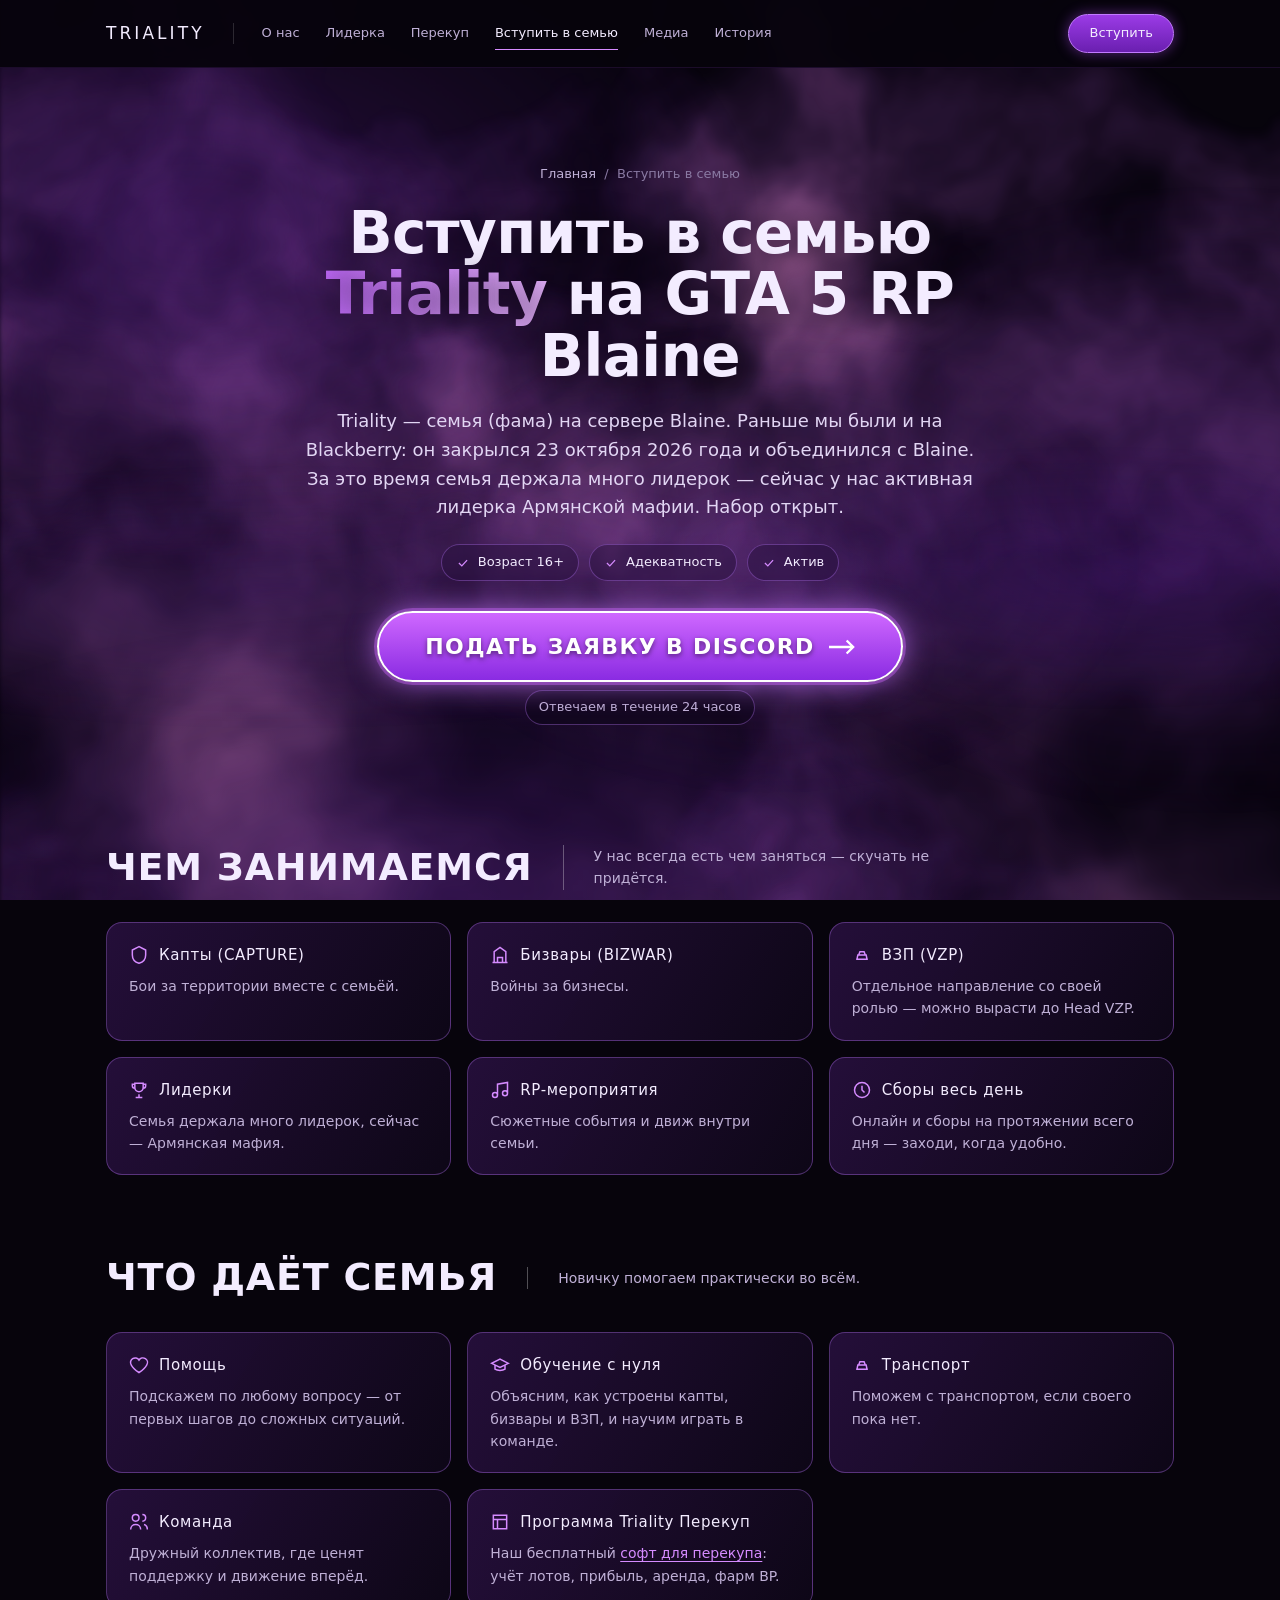
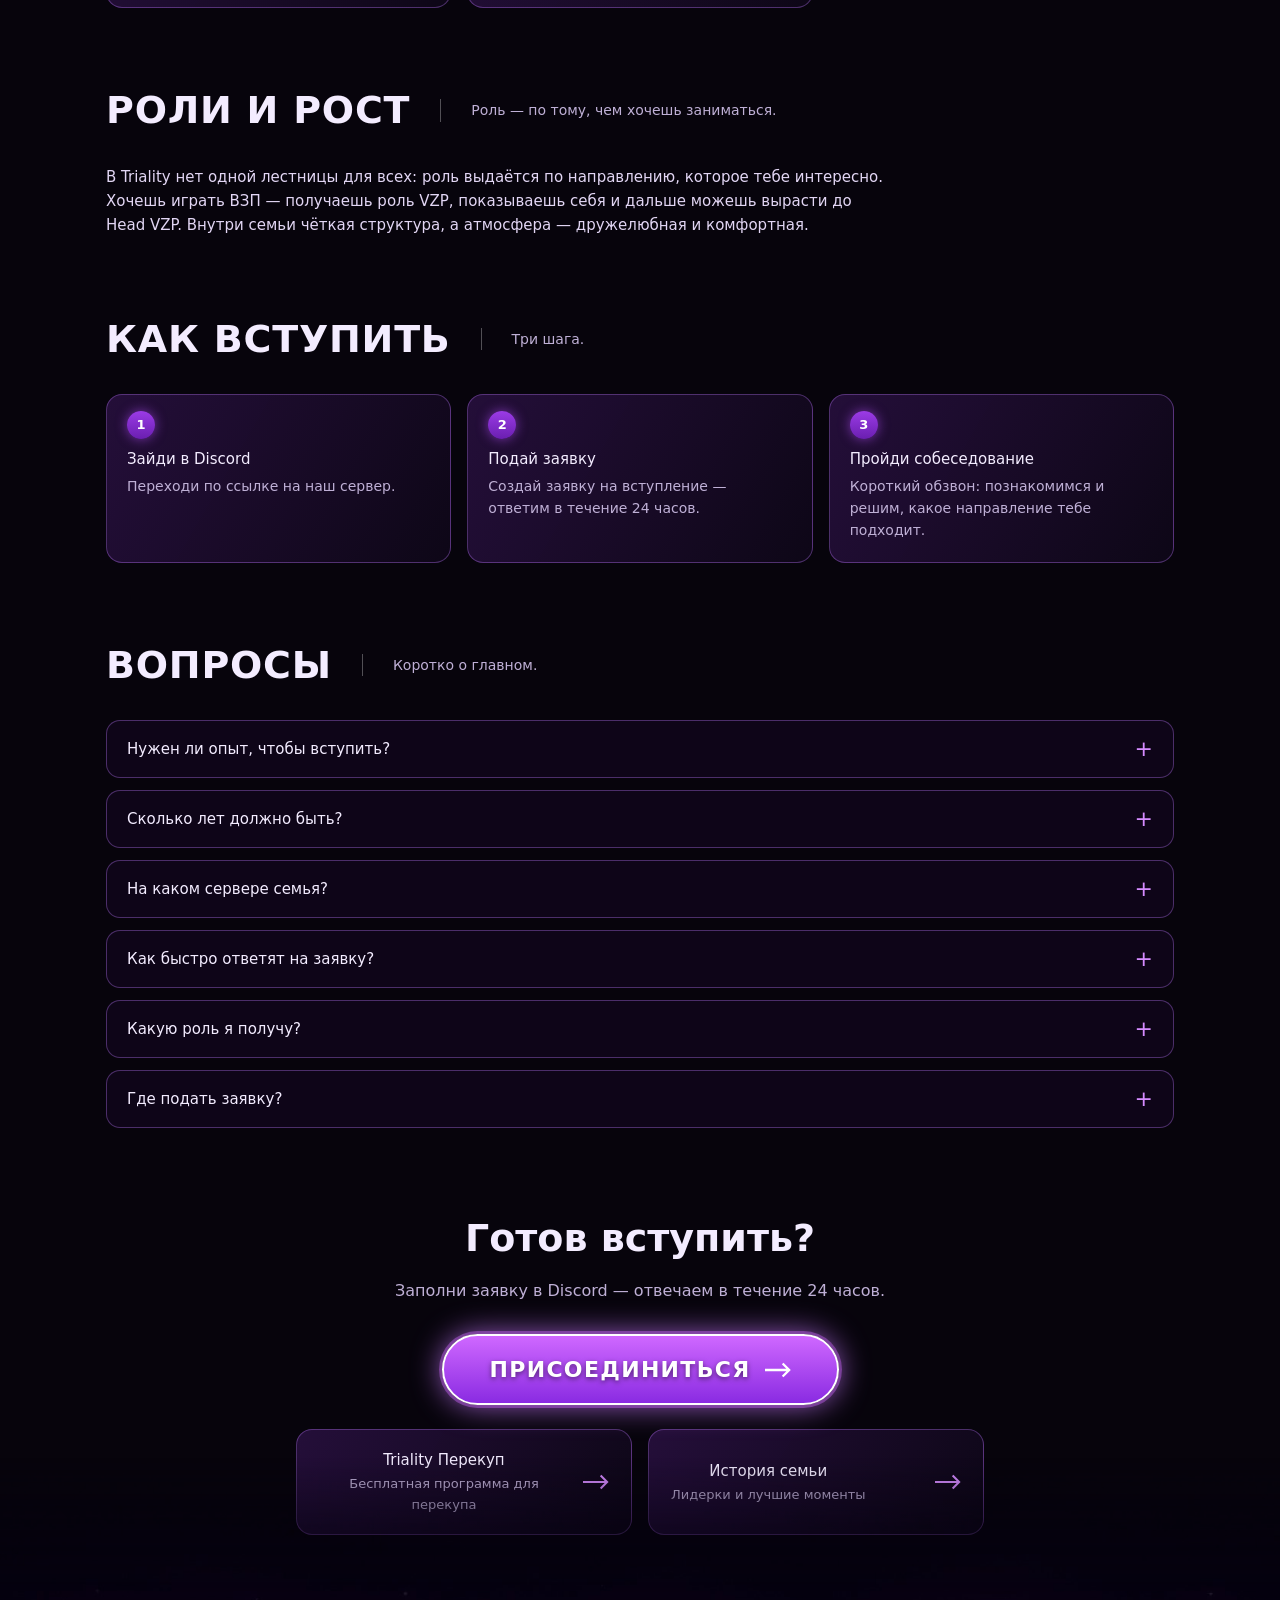
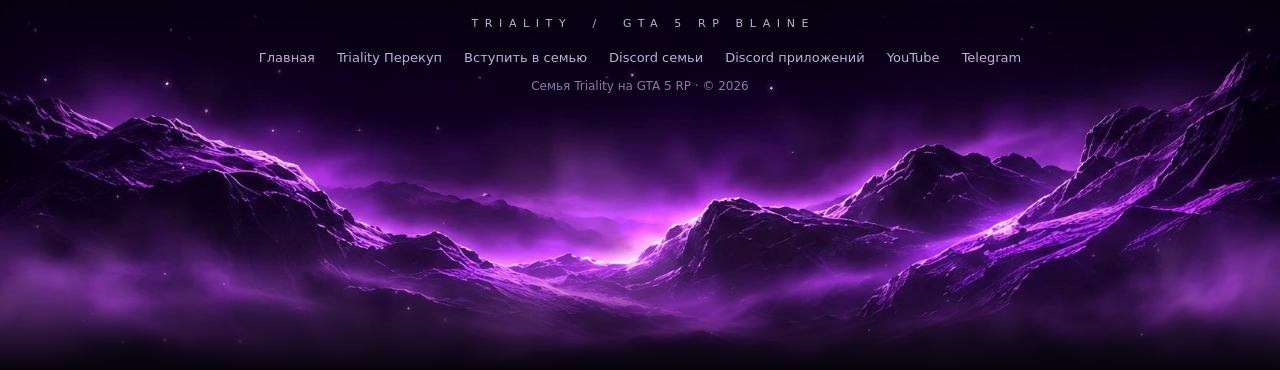
==== join.html @ 2a65226a "Add files via upload" ====
<!doctype html>
<html lang="ru">
<head>
<meta charset="utf-8">
<!-- Безопасность -->
<meta http-equiv="Content-Security-Policy" content="default-src 'none'; script-src 'self' https://gc.zgo.at; style-src 'self' 'unsafe-inline' https://fonts.googleapis.com; font-src https://fonts.gstatic.com; img-src 'self' data: https://triality.goatcounter.com/count; media-src 'self'; manifest-src 'self'; connect-src 'self' https://triality.goatcounter.com/count https://triality.goatcounter.com/counter/; base-uri 'none'; form-action 'none'; object-src 'none'; upgrade-insecure-requests">
<meta name="referrer" content="strict-origin-when-cross-origin">
<meta name="viewport" content="width=device-width, initial-scale=1, viewport-fit=cover">
<link rel="icon" href="/favicon.ico" sizes="any">
<link rel="icon" href="/favicon-32x32.png" type="image/png" sizes="32x32">
<link rel="icon" href="/favicon-16x16.png" type="image/png" sizes="16x16">
<link rel="apple-touch-icon" href="/apple-touch-icon.png">
<link rel="manifest" href="/site.webmanifest">
<title>Вступить в семью Triality — GTA 5 RP Blaine | Набор открыт</title>
<meta name="description" content="Набор в семью Triality на GTA 5 RP (сервер Blaine) открыт. Капты, бизвары, ВЗП, лидерки, RP-мероприятия, сборы весь день. Требования: 16+, адекватность, актив. Заявка в Discord.">
<link rel="canonical" href="https://trialityfamq.com/join">
<meta name="robots" content="index, follow">
<meta name="theme-color" content="#07040c">
<meta property="og:type" content="website">
<meta property="og:site_name" content="Triality">
<meta property="og:locale" content="ru_RU">
<meta property="og:url" content="https://trialityfamq.com/join">
<meta property="og:title" content="Вступить в семью Triality — GTA 5 RP Blaine">
<meta property="og:description" content="Набор открыт: капты, бизвары, ВЗП, лидерки. 16+, адекватность, актив. Заявка в Discord.">
<meta property="og:image" content="https://trialityfamq.com/og-image.jpg">
<meta property="og:image:width" content="1200">
<meta property="og:image:height" content="630">
<meta name="twitter:card" content="summary_large_image">
<meta name="twitter:title" content="Вступить в семью Triality — GTA 5 RP Blaine">
<meta name="twitter:description" content="Набор открыт: капты, бизвары, ВЗП, лидерки. 16+, адекватность, актив. Заявка в Discord.">
<meta name="twitter:image" content="https://trialityfamq.com/og-image.jpg">
<!-- Данные для Google и Яндекса (это не скрипт, браузер его не выполняет) -->
<script type="application/ld+json">
{"@context": "https://schema.org", "@graph": [{"@type": "FAQPage", "mainEntity": [{"@type": "Question", "name": "Нужен ли опыт, чтобы вступить?", "acceptedAnswer": {"@type": "Answer", "text": "Нет. Новичков учим с нуля — главное адекватность и желание быть в активе."}}, {"@type": "Question", "name": "Сколько лет должно быть?", "acceptedAnswer": {"@type": "Answer", "text": "Возраст — от 16 лет."}}, {"@type": "Question", "name": "На каком сервере семья?", "acceptedAnswer": {"@type": "Answer", "text": "На сервере Blaine (GTA 5 RP). Раньше семья была и на Blackberry — он закрылся 23 октября 2026 года и объединился с Blaine."}}, {"@type": "Question", "name": "Как быстро ответят на заявку?", "acceptedAnswer": {"@type": "Answer", "text": "Отвечаем в течение 24 часов."}}, {"@type": "Question", "name": "Какую роль я получу?", "acceptedAnswer": {"@type": "Answer", "text": "Зависит от того, чем хочешь заниматься. Например, если хочешь играть ВЗП — получишь роль VZP, а дальше можно вырасти до Head VZP."}}, {"@type": "Question", "name": "Где подать заявку?", "acceptedAnswer": {"@type": "Answer", "text": "В нашем Discord: создай заявку, дальше — собеседование (обзвон)."}}]}, {"@type": "BreadcrumbList", "itemListElement": [{"@type": "ListItem", "position": 1, "name": "Главная", "item": "https://trialityfamq.com/"}, {"@type": "ListItem", "position": 2, "name": "Вступить в семью", "item": "https://trialityfamq.com/join"}]}]}
</script>
<link rel="preconnect" href="https://fonts.googleapis.com">
<link rel="stylesheet" href="https://fonts.googleapis.com/css2?family=Michroma&family=Montserrat:ital,wght@0,500;1,800&family=Unbounded:wght@300;400;500;700;800&family=Manrope:wght@400;500;600;700&display=swap">
<link rel="stylesheet" href="/pages.css">
<link rel="stylesheet" href="/fx.css">
<script src="/intro.js"></script>
</head><body>
<div id="iv"><video src="/intro.mp4" muted playsinline preload="none" aria-hidden="true"></video><button class="pill solid" type="button">Пропустить</button></div>
<div class="fogfx" aria-hidden="true"><i></i><i></i><i></i><i></i><i></i></div>
<canvas id="stars" aria-hidden="true"></canvas>
<header>
  <div class="wrap nav">
    <a class="logo" href="/" aria-label="TRIALITY, на главную">TRIALITY</a>
    <nav aria-label="Разделы"><a href="/#about">О нас</a><a href="/#leader">Лидерка</a><a href="/perekup">Перекуп</a><a href="/join" aria-current="page">Вступить в семью</a><a href="/#media">Медиа</a><a href="/#history">История</a></nav>
    <div class="btns">
      <a class="pill solid" href="https://discord.gg/r8jFgSQWxs" target="_blank" rel="noopener noreferrer">Вступить</a>
      <button class="burger" id="burger" aria-label="Меню" aria-expanded="false" aria-controls="mnav"><svg viewBox="0 0 24 24"><path d="M3 7h18M3 12h18M3 17h18"/></svg></button>
    </div>
  </div>
  <div class="wrap mnav" id="mnav"><div><a href="/#about">О нас</a><a href="/#leader">Лидерка</a><a href="/perekup">Перекуп</a><a href="/join" aria-current="page">Вступить в семью</a><a href="/#media">Медиа</a><a href="/#history">История</a></div></div>
</header>
<main id="top">
  <section class="wrap phero">
    <nav class="crumbs" aria-label="Навигация"><a href="/">Главная</a> &nbsp;/&nbsp; Вступить в семью</nav>
    <h1 class="rv">Вступить в семью <em>Triality</em> на GTA 5 RP Blaine</h1>
    <p class="lead rv">Triality — семья (фама) на сервере Blaine. Раньше мы были и на Blackberry: он закрылся 23 октября 2026 года и объединился с Blaine. За это время семья держала много лидерок — сейчас у нас активная лидерка Армянской мафии. Набор открыт.</p>
    <div class="tags rv"><span><svg viewBox="0 0 24 24" aria-hidden="true"><path d="m5 12 5 5 9-10"/></svg>Возраст 16+</span><span><svg viewBox="0 0 24 24" aria-hidden="true"><path d="m5 12 5 5 9-10"/></svg>Адекватность</span><span><svg viewBox="0 0 24 24" aria-hidden="true"><path d="m5 12 5 5 9-10"/></svg>Актив</span></div>
    <div class="cta rv"><a class="big" href="https://discord.gg/r8jFgSQWxs" target="_blank" rel="noopener noreferrer">ПОДАТЬ ЗАЯВКУ В DISCORD <svg viewBox="0 0 28 16" aria-hidden="true"><path d="M0 8h26M19 1l7 7-7 7"/></svg></a></div>
    <div class="meta rv"><span>Отвечаем в течение 24 часов</span></div>
  </section>

  <section class="wrap" id="activity">
    <div class="shead rv"><h2>ЧЕМ ЗАНИМАЕМСЯ</h2><p>У нас всегда есть чем заняться — скучать не придётся.</p></div>
    <div class="grid">
      <article class="card rv"><h3><svg viewBox="0 0 24 24" aria-hidden="true"><path d="M12 2 4 6v6c0 5 3.4 8.7 8 10 4.6-1.3 8-5 8-10V6z"/></svg>Капты (CAPTURE)</h3><p>Бои за территории вместе с семьёй.</p></article><article class="card rv"><h3><svg viewBox="0 0 24 24" aria-hidden="true"><path d="M3 21h18M5 21V8l7-5 7 5v13M9 21v-6h6v6"/></svg>Бизвары (BIZWAR)</h3><p>Войны за бизнесы.</p></article><article class="card rv"><h3><svg viewBox="0 0 24 24" aria-hidden="true"><path d="M5 17h14M6 17l1-5h10l1 5M8 12l1.5-4h5L16 12"/></svg>ВЗП (VZP)</h3><p>Отдельное направление со своей ролью — можно вырасти до Head VZP.</p></article><article class="card rv"><h3><svg viewBox="0 0 24 24" aria-hidden="true"><path d="M8 21h8M12 17v4M7 4h10v5a5 5 0 0 1-10 0zM17 5h3v2a3 3 0 0 1-3 3M7 5H4v2a3 3 0 0 0 3 3"/></svg>Лидерки</h3><p>Семья держала много лидерок, сейчас — Армянская мафия.</p></article><article class="card rv"><h3><svg viewBox="0 0 24 24" aria-hidden="true"><path d="M9 18V5l12-2v13M9 18a3 3 0 1 1-6 0 3 3 0 0 1 6 0zM21 16a3 3 0 1 1-6 0 3 3 0 0 1 6 0z"/></svg>RP-мероприятия</h3><p>Сюжетные события и движ внутри семьи.</p></article><article class="card rv"><h3><svg viewBox="0 0 24 24" aria-hidden="true"><path d="M12 7v5l3 3M21 12a9 9 0 1 1-18 0 9 9 0 0 1 18 0"/></svg>Сборы весь день</h3><p>Онлайн и сборы на протяжении всего дня — заходи, когда удобно.</p></article>
    </div>
  </section>

  <section class="wrap" id="gives">
    <div class="shead rv"><h2>ЧТО ДАЁТ СЕМЬЯ</h2><p>Новичку помогаем практически во всём.</p></div>
    <div class="grid">
      <article class="card rv"><h3><svg viewBox="0 0 24 24" aria-hidden="true"><path d="M12 21s-7-4.4-9.3-9A5 5 0 0 1 12 6a5 5 0 0 1 9.3 6c-2.3 4.6-9.3 9-9.3 9z"/></svg>Помощь</h3><p>Подскажем по любому вопросу — от первых шагов до сложных ситуаций.</p></article><article class="card rv"><h3><svg viewBox="0 0 24 24" aria-hidden="true"><path d="M22 10 12 5 2 10l10 5 10-5zM6 12v5c3 2 9 2 12 0v-5"/></svg>Обучение с нуля</h3><p>Объясним, как устроены капты, бизвары и ВЗП, и научим играть в команде.</p></article><article class="card rv"><h3><svg viewBox="0 0 24 24" aria-hidden="true"><path d="M5 17h14M6 17l1-5h10l1 5M8 12l1.5-4h5L16 12M7 20h.01M17 20h.01"/></svg>Транспорт</h3><p>Поможем с транспортом, если своего пока нет.</p></article><article class="card rv"><h3><svg viewBox="0 0 24 24" aria-hidden="true"><path d="M8 11a4 4 0 1 0 0-8 4 4 0 0 0 0 8zM2 21c0-4 3-6 6-6s6 2 6 6M16 3a4 4 0 0 1 0 8M18 15c2 .5 4 2.5 4 6"/></svg>Команда</h3><p>Дружный коллектив, где ценят поддержку и движение вперёд.</p></article><article class="card rv"><h3><svg viewBox="0 0 24 24" aria-hidden="true"><path d="M4 4h16v16H4zM4 9h16M9 9v11"/></svg>Программа Triality Перекуп</h3><p>Наш бесплатный <a class="lnk" href="/perekup">софт для перекупа</a>: учёт лотов, прибыль, аренда, фарм BP.</p></article>
    </div>
  </section>

  <section class="wrap" id="roles">
    <div class="shead rv"><h2>РОЛИ И РОСТ</h2><p>Роль — по тому, чем хочешь заниматься.</p></div>
    <div class="prose rv">
      <p>В Triality нет одной лестницы для всех: роль выдаётся по направлению, которое тебе интересно. Хочешь играть ВЗП — получаешь роль VZP, показываешь себя и дальше можешь вырасти до Head VZP. Внутри семьи чёткая структура, а атмосфера — дружелюбная и комфортная.</p>
    </div>
  </section>

  <section class="wrap" id="how">
    <div class="shead rv"><h2>КАК ВСТУПИТЬ</h2><p>Три шага.</p></div>
    <ol class="steps">
      <li class="rv"><b>Зайди в Discord</b>Переходи по <a class="lnk" href="https://discord.gg/r8jFgSQWxs" target="_blank" rel="noopener noreferrer">ссылке на наш сервер</a>.</li>
      <li class="rv"><b>Подай заявку</b>Создай заявку на вступление — ответим в течение 24 часов.</li>
      <li class="rv"><b>Пройди собеседование</b>Короткий обзвон: познакомимся и решим, какое направление тебе подходит.</li>
    </ol>
  </section>

  <section class="wrap" id="faq">
    <div class="shead rv"><h2>ВОПРОСЫ</h2><p>Коротко о главном.</p></div>
    <div class="faq"><details class="rv"><summary>Нужен ли опыт, чтобы вступить?</summary><p>Нет. Новичков учим с нуля — главное адекватность и желание быть в активе.</p></details><details class="rv"><summary>Сколько лет должно быть?</summary><p>Возраст — от 16 лет.</p></details><details class="rv"><summary>На каком сервере семья?</summary><p>На сервере Blaine (GTA 5 RP). Раньше семья была и на Blackberry — он закрылся 23 октября 2026 года и объединился с Blaine.</p></details><details class="rv"><summary>Как быстро ответят на заявку?</summary><p>Отвечаем в течение 24 часов.</p></details><details class="rv"><summary>Какую роль я получу?</summary><p>Зависит от того, чем хочешь заниматься. Например, если хочешь играть ВЗП — получишь роль VZP, а дальше можно вырасти до Head VZP.</p></details><details class="rv"><summary>Где подать заявку?</summary><p>В нашем <a href="https://discord.gg/r8jFgSQWxs" target="_blank" rel="noopener noreferrer">Discord</a>: создай заявку, дальше — собеседование (обзвон).</p></details></div>
  </section>

  <section class="wrap final">
    <h2 class="rv">Готов вступить?</h2>
    <p class="rv">Заполни заявку в Discord — отвечаем в течение 24 часов.</p>
    <div class="cta rv"><a class="big" href="https://discord.gg/r8jFgSQWxs" target="_blank" rel="noopener noreferrer">ПРИСОЕДИНИТЬСЯ <svg viewBox="0 0 28 16" aria-hidden="true"><path d="M0 8h26M19 1l7 7-7 7"/></svg></a></div>
    <div class="more rv">
      <a href="/perekup"><span>Triality Перекуп<small>Бесплатная программа для перекупа</small></span><svg viewBox="0 0 28 16" aria-hidden="true"><path d="M0 8h26M19 1l7 7-7 7"/></svg></a>
      <a href="/#history"><span>История семьи<small>Лидерки и лучшие моменты</small></span><svg viewBox="0 0 28 16" aria-hidden="true"><path d="M0 8h26M19 1l7 7-7 7"/></svg></a>
    </div>
  </section>
</main>
<footer>
  <div class="foot-t">TRIALITY &nbsp;/&nbsp; GTA 5 RP BLAINE</div>
  <div class="foot-l">
    <a href="/">Главная</a>
    <a href="/perekup">Triality Перекуп</a>
    <a href="/join">Вступить в семью</a>
    <a href="https://discord.gg/r8jFgSQWxs" target="_blank" rel="noopener noreferrer">Discord семьи</a>
    <a href="https://discord.gg/trialitymods" target="_blank" rel="noopener noreferrer">Discord приложений</a>
    <a href="https://www.youtube.com/@PepezHSS" target="_blank" rel="noopener noreferrer">YouTube</a>
    <a href="https://t.me/trialitymods" target="_blank" rel="noopener noreferrer">Telegram</a>
  </div>
  <div class="copy">Семья Triality на GTA 5 RP · © 2026</div>
  <div class="ground" aria-hidden="true">
    <video id="groundVid" autoplay muted loop playsinline preload="metadata" poster="/ground-poster.jpg">
      <source src="/ground-loop.mp4" type="video/mp4">
    </video>
  </div>
</footer>
<script src="/pages.js" defer></script>
<script src="/fx.js" defer></script>
<!-- Счётчик посещений GoatCounter -->
<script data-goatcounter="https://triality.goatcounter.com/count" async src="https://gc.zgo.at/count.js"></script>
</body>
</html>
---- pages.css ----
/* Общие стили для отдельных страниц сайта (perekup/, join/). Главная страница использует свои стили в index.html. */
:root{
  --bg:#07040c; --ink:#f3ecff; --ink2:#bfb0d6; --muted:#8a7aa3;
  --vio:#b44dff; --vio2:#d58bff; --line:rgba(190,120,255,.35);
  --card:linear-gradient(120deg,rgba(40,16,62,.9),rgba(14,7,24,.95));
  --f-logo:"Michroma","Unbounded",system-ui,sans-serif;
  --f-head:"Unbounded","Arial Black",system-ui,sans-serif;
  --f-body:"Manrope",system-ui,-apple-system,"Segoe UI",sans-serif;
  --ease:cubic-bezier(.16,1,.3,1);
  color-scheme:dark;
}
*{box-sizing:border-box}
html{scroll-behavior:smooth;overflow-x:hidden;overflow-x:clip}
body{margin:0;background:var(--bg);color:var(--ink);font-family:var(--f-body);font-size:16px;line-height:1.6;overflow-x:hidden;overflow-x:clip}
img{max-width:100%;display:block}[hidden]{display:none!important}
a{color:inherit;text-decoration:none}
button{font:inherit;color:inherit;cursor:pointer;background:none;border:0}
:focus-visible{outline:2px solid var(--vio2);outline-offset:3px}
.wrap{max-width:1100px;margin:0 auto;padding-left:max(16px,env(safe-area-inset-left,0px));padding-right:max(16px,env(safe-area-inset-right,0px))}
section{scroll-margin-top:80px}
main,header,footer{position:relative;z-index:1}

/* Фиолетовый туман на фоне, как на главной */
.fogfx{position:fixed;inset:0;z-index:0;pointer-events:none;overflow:hidden}
.fogfx i{position:absolute;display:block;border-radius:50%;will-change:transform;opacity:.4}
.fogfx i:nth-child(1){width:90vmax;height:55vmax;left:-30vmax;top:-10vmax;background:radial-gradient(closest-side,rgba(140,50,220,.6),transparent);animation:fogA 46s ease-in-out infinite alternate}
.fogfx i:nth-child(2){width:80vmax;height:50vmax;right:-35vmax;top:20vh;background:radial-gradient(closest-side,rgba(170,70,240,.5),transparent);animation:fogB 58s ease-in-out infinite alternate}
.fogfx i:nth-child(3){width:110vmax;height:45vmax;left:-20vmax;bottom:-22vmax;background:radial-gradient(closest-side,rgba(120,40,200,.6),transparent);animation:fogC 64s ease-in-out infinite alternate}
.fogfx i:nth-child(4){width:60vmax;height:38vmax;left:30vw;top:35vh;background:radial-gradient(closest-side,rgba(200,110,255,.3),transparent);animation:fogD 38s ease-in-out infinite alternate}
.fogfx i:nth-child(5){width:140vmax;height:30vmax;left:-20vmax;top:45vh;border-radius:40%;background:radial-gradient(50% 50% at 30% 50%,rgba(150,60,230,.4),transparent 70%),radial-gradient(40% 50% at 75% 45%,rgba(120,40,210,.4),transparent 70%);animation:fogE 30s linear infinite alternate}
@keyframes fogD{to{transform:translate(-26vw,22vh) scale(1.3)}}
@keyframes fogE{to{transform:translateX(-30vmax) translateY(-6vh)}}
#stars{position:fixed;inset:0;width:100%;height:100%;pointer-events:none;z-index:0}

/* Интро-видео (логика в intro.js, как на главной) */
#iv{display:none;position:fixed;inset:0;z-index:9999;background:#000}
html.iv #iv,#iv.out{display:block}
html.iv{overflow:hidden}
#iv video{display:block;width:100%;height:100%;object-fit:cover}
@media (orientation:portrait){#iv video{object-fit:contain}}
#iv .pill{position:absolute;z-index:1;top:max(16px,env(safe-area-inset-top,0px));right:max(16px,env(safe-area-inset-right,0px))}
#iv.out{opacity:0;transition:opacity .6s ease;pointer-events:none}
@keyframes fogA{to{transform:translate(28vw,18vh) scale(1.15)}}
@keyframes fogB{to{transform:translate(-30vw,-14vh) scale(1.2)}}
@keyframes fogC{to{transform:translate(22vw,-10vh) scale(.9)}}

/* Шапка */
header{position:sticky;top:0;z-index:20;background:rgba(7,4,12,.95);border-bottom:1px solid rgba(180,77,255,.12)}
.nav{display:flex;align-items:center;gap:28px;padding-block:14px}
.logo{font-family:var(--f-logo);letter-spacing:.18em;font-size:17px;transition:text-shadow .4s,color .3s}
.logo:hover{color:#fff;text-shadow:0 0 18px rgba(200,120,255,.9),0 0 36px rgba(180,77,255,.5)}
.nav nav{display:flex;gap:26px;padding-left:28px;border-left:1px solid rgba(255,255,255,.15);font-size:13px}
.nav nav a{position:relative;color:var(--ink2);transition:color .3s}
.nav nav a::after{content:"";position:absolute;left:0;right:0;bottom:-6px;height:1px;background:var(--vio2);transform:scaleX(0);transform-origin:left;transition:transform .45s var(--ease)}
.nav nav a:hover,.nav nav a[aria-current=page]{color:var(--ink)}
.nav nav a:hover::after,.nav nav a[aria-current=page]::after{transform:scaleX(1)}
.nav .btns{margin-left:auto;display:flex;gap:10px;align-items:center}
.pill{display:inline-block;border-radius:99px;padding:8px 20px;font-size:13px;border:1px solid rgba(255,255,255,.35);transition:box-shadow .35s,border-color .35s,transform .35s var(--ease)}
.pill:hover{border-color:var(--vio2);box-shadow:0 0 18px rgba(180,77,255,.55);transform:translateY(-1px)}
.pill.solid{background:linear-gradient(180deg,#9b3be6,#6a1fb0);border-color:#c27aff;box-shadow:0 0 14px rgba(180,77,255,.45)}
.burger{display:none;width:40px;height:40px;border-radius:50%;border:1px solid rgba(255,255,255,.3);place-items:center}
.burger svg{width:18px;height:18px;stroke:currentColor;stroke-width:1.6;fill:none}
.mnav{display:none}

/* Первый экран страницы */
.phero{padding:clamp(48px,8vw,96px) 0 clamp(24px,4vw,40px);text-align:center}
.crumbs{font-size:13px;color:var(--muted);margin-bottom:18px}
.crumbs a{color:var(--ink2)}.crumbs a:hover{color:var(--vio2)}
.phero h1{margin:0 auto;max-width:20ch;font-family:var(--f-head);font-weight:700;font-size:clamp(30px,5.2vw,58px);line-height:1.06;letter-spacing:-.01em;text-shadow:0 4px 30px rgba(0,0,0,.6)}
.phero h1 em{font-style:normal;background:linear-gradient(90deg,#c46bff,#e7b3ff,#a43cf0,#c46bff);background-size:300% 100%;-webkit-background-clip:text;background-clip:text;color:transparent;animation:hue 6s linear infinite}
@keyframes hue{to{background-position:300% 0}}
.phero .lead{margin:20px auto 0;max-width:60ch;color:#e2d6f4;font-size:clamp(15px,1.6vw,18px)}
.tags{display:flex;justify-content:center;gap:10px;flex-wrap:wrap;margin-top:22px}
.tags span{display:inline-flex;align-items:center;gap:8px;font-size:13px;padding:7px 14px;border-radius:99px;border:1px solid var(--line);background:rgba(40,16,62,.5)}
.tags svg{width:14px;height:14px;stroke:var(--vio2);fill:none;stroke-width:2.2}

/* Большая кнопка */
.cta{display:flex;justify-content:center;align-items:center;gap:16px 22px;flex-wrap:wrap;margin:30px 0 8px}
.big{position:relative;overflow:hidden;display:inline-flex;align-items:center;justify-content:center;gap:14px;padding:16px 46px;min-height:60px;border-radius:99px;
  font-family:var(--f-head);font-weight:800;font-size:clamp(16px,2vw,22px);letter-spacing:.06em;color:#fff;border:2px solid #fff;
  background:linear-gradient(180deg,#cf68ff 0%,#8a2be2 100%);box-shadow:0 0 0 3px rgba(207,104,255,.4),0 0 30px rgba(200,120,255,.8);
  transition:transform .28s var(--ease),filter .28s,box-shadow .28s;text-shadow:0 2px 5px rgba(0,0,0,.5)}
.big:hover{transform:translateY(-3px) scale(1.03);filter:brightness(1.12);box-shadow:0 0 0 4px rgba(230,150,255,.6),0 0 40px rgba(220,150,255,1)}
.big svg{width:26px;height:16px;stroke:#fff;fill:none;stroke-width:2.5;transition:transform .35s var(--ease)}
.big:hover svg{transform:translateX(8px)}
.meta{display:flex;justify-content:center;gap:10px;flex-wrap:wrap;font-size:13px;color:var(--ink2)}
.meta>span{display:inline-flex;align-items:center;gap:7px;padding:6px 13px;border-radius:99px;border:1px solid var(--line);background:rgba(14,6,26,.6)}
.meta b{color:#fff;font-family:var(--f-head);font-weight:700;font-variant-numeric:tabular-nums}
.meta svg{width:14px;height:14px;stroke:var(--vio2);fill:none;stroke-width:2.2}

/* Заголовки разделов */
.shead{display:flex;align-items:center;gap:30px;margin:72px 0 24px}
.shead h2{font-family:var(--f-head);font-weight:700;font-size:clamp(24px,3.6vw,38px);margin:0;letter-spacing:.02em}
.shead p{margin:0;font-size:14px;color:var(--ink2);max-width:46ch;border-left:1px solid rgba(255,255,255,.3);padding-left:30px}

/* Карточки */
.grid{display:grid;grid-template-columns:repeat(auto-fill,minmax(300px,1fr));gap:16px}
.grid.two{grid-template-columns:repeat(auto-fill,minmax(420px,1fr))}
.card{position:relative;border:1px solid var(--line);border-radius:16px;padding:20px 22px;background:var(--card);transition:transform .45s var(--ease),border-color .35s,box-shadow .45s}
.card:hover{transform:translateY(-4px);border-color:rgba(214,150,255,.7);box-shadow:0 12px 32px -12px rgba(180,77,255,.7)}
.card h3{display:flex;align-items:center;gap:10px;margin:0 0 8px;font-family:var(--f-head);font-weight:500;font-size:15px;letter-spacing:.04em}
.card h3 svg{width:20px;height:20px;flex:none;stroke:var(--vio2);fill:none;stroke-width:1.8}
.card p,.card li{margin:0;font-size:14px;color:var(--ink2)}
.card ul{margin:0;padding-left:18px}
.card li+li{margin-top:4px}

/* Скриншоты */
.shots{display:grid;grid-template-columns:repeat(auto-fill,minmax(320px,1fr));gap:18px}
.shot{margin:0;border-radius:14px;overflow:hidden;border:1px solid var(--line);background:#0d0716;transition:transform .45s var(--ease),box-shadow .45s,border-color .35s}
.shot:hover{transform:translateY(-4px);border-color:rgba(214,150,255,.7);box-shadow:0 16px 36px -14px rgba(180,77,255,.8)}
.shot a{display:block}
.shot img{width:100%;height:auto;aspect-ratio:1474/875;object-fit:cover}
.shot figcaption{padding:12px 16px;font-size:13px;color:var(--ink2)}
.shot figcaption b{display:block;color:var(--ink);font-family:var(--f-head);font-weight:500;font-size:14px;margin-bottom:2px}

/* Шаги */
.steps{list-style:none;margin:0;padding:0;display:grid;grid-template-columns:repeat(auto-fit,minmax(230px,1fr));gap:16px;counter-reset:s}
.steps li{position:relative;counter-increment:s;border:1px solid var(--line);border-radius:16px;padding:52px 20px 20px;background:var(--card);font-size:14px;color:var(--ink2)}
.steps li::before{content:counter(s);position:absolute;left:20px;top:16px;width:28px;height:28px;border-radius:50%;display:grid;place-items:center;
  font:700 13px/1 var(--f-head);color:#fff;background:linear-gradient(180deg,#9b3be6,#6a1fb0);box-shadow:0 0 12px rgba(180,77,255,.6)}
.steps b{display:block;color:var(--ink);font-family:var(--f-head);font-weight:500;font-size:15px;margin-bottom:4px}

/* Вопросы и ответы */
.faq{display:grid;gap:12px}
.faq details{border:1px solid var(--line);border-radius:14px;background:rgba(20,8,34,.6);transition:border-color .3s}
.faq details[open]{border-color:rgba(214,150,255,.7)}
.faq summary{cursor:pointer;list-style:none;padding:16px 50px 16px 20px;position:relative;font-family:var(--f-head);font-weight:500;font-size:15px}
.faq summary::-webkit-details-marker{display:none}
.faq summary::after{content:"+";position:absolute;right:20px;top:50%;translate:0 -50%;font-size:22px;color:var(--vio2);transition:rotate .3s var(--ease)}
.faq details[open] summary::after{rotate:45deg}
.faq details p{margin:0;padding:0 20px 18px;font-size:14px;color:var(--ink2)}
.faq a,.card a.lnk,.prose a{color:var(--vio2);text-decoration:underline;text-underline-offset:3px}

/* Текстовый блок */
.prose{max-width:780px;font-size:15px;color:#e2d6f4}
.prose p{margin:0 0 14px}

/* Блок-призыв внизу страницы */
.final{text-align:center;margin:80px auto 40px;max-width:720px}
.final h2{font-family:var(--f-head);font-weight:700;font-size:clamp(24px,3.6vw,38px);margin:0}
.final p{color:var(--ink2);margin:10px auto 0}

/* Ссылки на другие страницы */
.more{display:grid;grid-template-columns:repeat(auto-fit,minmax(260px,1fr));gap:16px;margin-top:24px}
.more a{display:flex;align-items:center;justify-content:space-between;gap:14px;padding:18px 22px;border-radius:16px;border:1px solid var(--line);background:var(--card);
  font-family:var(--f-head);font-weight:500;font-size:15px;transition:transform .4s var(--ease),border-color .3s,box-shadow .4s}
.more a:hover{transform:translateY(-3px);border-color:rgba(214,150,255,.7);box-shadow:0 12px 28px -12px rgba(180,77,255,.7)}
.more small{display:block;font-family:var(--f-body);font-weight:400;font-size:13px;color:var(--ink2);margin-top:2px}
.more svg{width:26px;height:16px;flex:none;stroke:var(--vio2);fill:none;stroke-width:2.2}

/* Подвал */
footer{text-align:center;padding-top:40px;margin-top:40px;isolation:isolate}
footer>*:not(.ground){position:relative;z-index:2}
.ground{position:relative;z-index:0;height:clamp(240px,40vw,560px);margin-top:clamp(-260px,-20vw,-120px);overflow:hidden;pointer-events:none;
  -webkit-mask:linear-gradient(to bottom,transparent 0,rgba(0,0,0,.5) 14%,#000 34%);mask:linear-gradient(to bottom,transparent 0,rgba(0,0,0,.5) 14%,#000 34%)}
.ground video{position:absolute;inset:0;width:100%;height:100%;object-fit:cover;object-position:center 72%;display:block;pointer-events:none}
.ground::after{content:"";position:absolute;inset:auto 0 0;height:18%;background:linear-gradient(transparent,var(--bg))}
.foot-t{font-family:var(--f-head);font-weight:300;font-size:11px;letter-spacing:.6em;color:var(--ink2);padding-left:.6em}
.foot-l{display:flex;justify-content:center;flex-wrap:wrap;gap:10px 22px;margin:16px 0 8px;font-size:13px}
.foot-l a{color:var(--ink2);transition:color .3s}.foot-l a:hover{color:var(--vio2)}
.copy{font-size:12px;color:var(--muted);padding-bottom:18px}

/* Появление при прокрутке (включает pages.js) */
.rv{transition:opacity .9s var(--ease),transform .9s var(--ease)}
.rv.pre{opacity:.2;transform:translateY(30px)}

@media (max-width:860px){
  .nav nav,.nav .btns .pill:not(.solid){display:none}
  .burger{display:grid}
  .mnav{display:grid;grid-template-rows:0fr;transition:grid-template-rows .45s var(--ease)}
  .mnav>div{overflow:hidden}
  .mnav.open{grid-template-rows:1fr}
  .mnav a{display:block;padding:12px 0;border-top:1px solid rgba(255,255,255,.08);font-size:15px}
  .shead{flex-direction:column;align-items:flex-start;gap:10px}.shead p{border-left:0;padding-left:0}
  .grid.two{grid-template-columns:1fr}
  .shots{grid-template-columns:1fr}
  .big{padding:15px 28px}
}
@media (max-width:420px){.logo{font-size:14px}.pill.solid{padding:7px 12px;font-size:12px}.grid{grid-template-columns:1fr}}
@media (prefers-reduced-motion:reduce){
  .fogfx i,.phero h1 em{animation:none!important}
  .rv.pre{opacity:1;transform:none}
  html{scroll-behavior:auto}
}
---- fx.css ----
/* Эффекты поверх сайта (логика в fx.js). Классы fx-* включает только fx.js:
   если скрипт не загрузился, сайт выглядит как раньше. */

/* ===== Кастомный курсор (только мышь) ===== */
html.fx-cur, html.fx-cur *{cursor:none!important}
.fx-dot,.fx-ring{position:fixed;left:0;top:0;z-index:10001;pointer-events:none;border-radius:50%;opacity:0;transition:opacity .3s}
.fx-dot{width:6px;height:6px;margin:-3px 0 0 -3px;background:#fff;box-shadow:0 0 10px #d58bff,0 0 20px rgba(180,77,255,.8)}
.fx-ring{width:38px;height:38px;margin:-19px 0 0 -19px;border:1.5px solid rgba(213,139,255,.75);
  box-shadow:0 0 14px rgba(180,77,255,.35),inset 0 0 10px rgba(180,77,255,.2);
  transition:opacity .3s,width .35s var(--ease),height .35s var(--ease),margin .35s var(--ease),background .35s,border-color .35s}
html.fx-on .fx-dot,html.fx-on .fx-ring{opacity:1}
/* над ссылкой или кнопкой кольцо растёт и заливается */
html.fx-hover .fx-ring{width:64px;height:64px;margin:-32px 0 0 -32px;background:rgba(180,77,255,.14);border-color:#f0cfff}
html.fx-down .fx-ring{width:28px;height:28px;margin:-14px 0 0 -14px}
/* над фото «Истории» — подпись в кольце */
.fx-ring::after{content:attr(data-label);position:absolute;inset:0;display:grid;place-items:center;font:600 10px/1 var(--f-head);letter-spacing:.12em;color:#fff;opacity:0;transition:opacity .25s}
html.fx-view .fx-ring{width:84px;height:84px;margin:-42px 0 0 -42px;background:rgba(120,40,200,.45);border-color:#f0cfff;-webkit-backdrop-filter:blur(3px);backdrop-filter:blur(3px)}
html.fx-view .fx-ring::after{opacity:1}

/* ===== Дым на фоне всего сайта (текстура рисуется в fx.js) ===== */
.fx-smoke{position:fixed;inset:0;z-index:0;pointer-events:none;overflow:hidden;opacity:0;animation:fxSmokeIn 3s 1s ease forwards}
.fx-smoke i{position:absolute;top:-10%;left:0;width:200%;height:120%;background-repeat:repeat;will-change:transform;filter:blur(2px)}
.fx-smoke i:nth-child(1){background-size:900px 900px;opacity:.55;animation:fxSmokeA 90s linear infinite}
.fx-smoke i:nth-child(2){background-size:1400px 1400px;opacity:.4;animation:fxSmokeB 130s linear infinite;background-position:400px 300px}
@keyframes fxSmokeIn{to{opacity:1}}
/* сдвиг ровно на размер плитки: цикл без скачка */
@keyframes fxSmokeA{from{transform:translate3d(0,0,0)}to{transform:translate3d(-900px,0,0)}}
@keyframes fxSmokeB{from{transform:translate3d(-1400px,0,0)}to{transform:translate3d(0,0,0)}}

/* искры за курсором */
#fxTrail{position:fixed;inset:0;width:100%;height:100%;z-index:10000;pointer-events:none}

/* ===== Буквы заголовков секций вылетают по очереди ===== */
.fx-split .fx-ch{display:inline-block;white-space:pre;opacity:0;transform:translateY(.6em) rotate(6deg);filter:blur(8px);
  transition:opacity .7s var(--ease),transform .9s var(--ease),filter .7s var(--ease);transition-delay:calc(var(--i)*35ms)}
.fx-split.fx-in .fx-ch{opacity:1;transform:none;filter:none}

/* ===== Шторка при переходе по меню ===== */
.fx-curtain{position:fixed;inset:0;z-index:60;pointer-events:none;display:grid;place-items:center;
  background:linear-gradient(180deg,#1a0a2b,#07040c 60%);clip-path:inset(100% 0 0 0);transition:clip-path .55s cubic-bezier(.7,0,.3,1)}
.fx-curtain b{font:400 clamp(28px,6vw,72px)/1 var(--f-logo);letter-spacing:.16em;color:var(--ink);text-shadow:0 0 30px rgba(200,140,255,.6);
  opacity:0;transform:translateY(20px);transition:opacity .4s,transform .55s var(--ease)}
.fx-curtain.in{clip-path:inset(0 0 0 0);pointer-events:auto}
.fx-curtain.in b{opacity:1;transform:none;transition-delay:.15s}
.fx-curtain.out{clip-path:inset(0 0 100% 0)}

/* ===== Магнитные кнопки: свойство translate не мешает их transform-анимациям ===== */
.fx-mag{transition-property:transform,box-shadow,border-color,background,filter,translate!important;transition-duration:.35s!important}
.fx-mag.fx-pull{transition-duration:.35s,.35s,.35s,.35s,.35s,.08s!important}
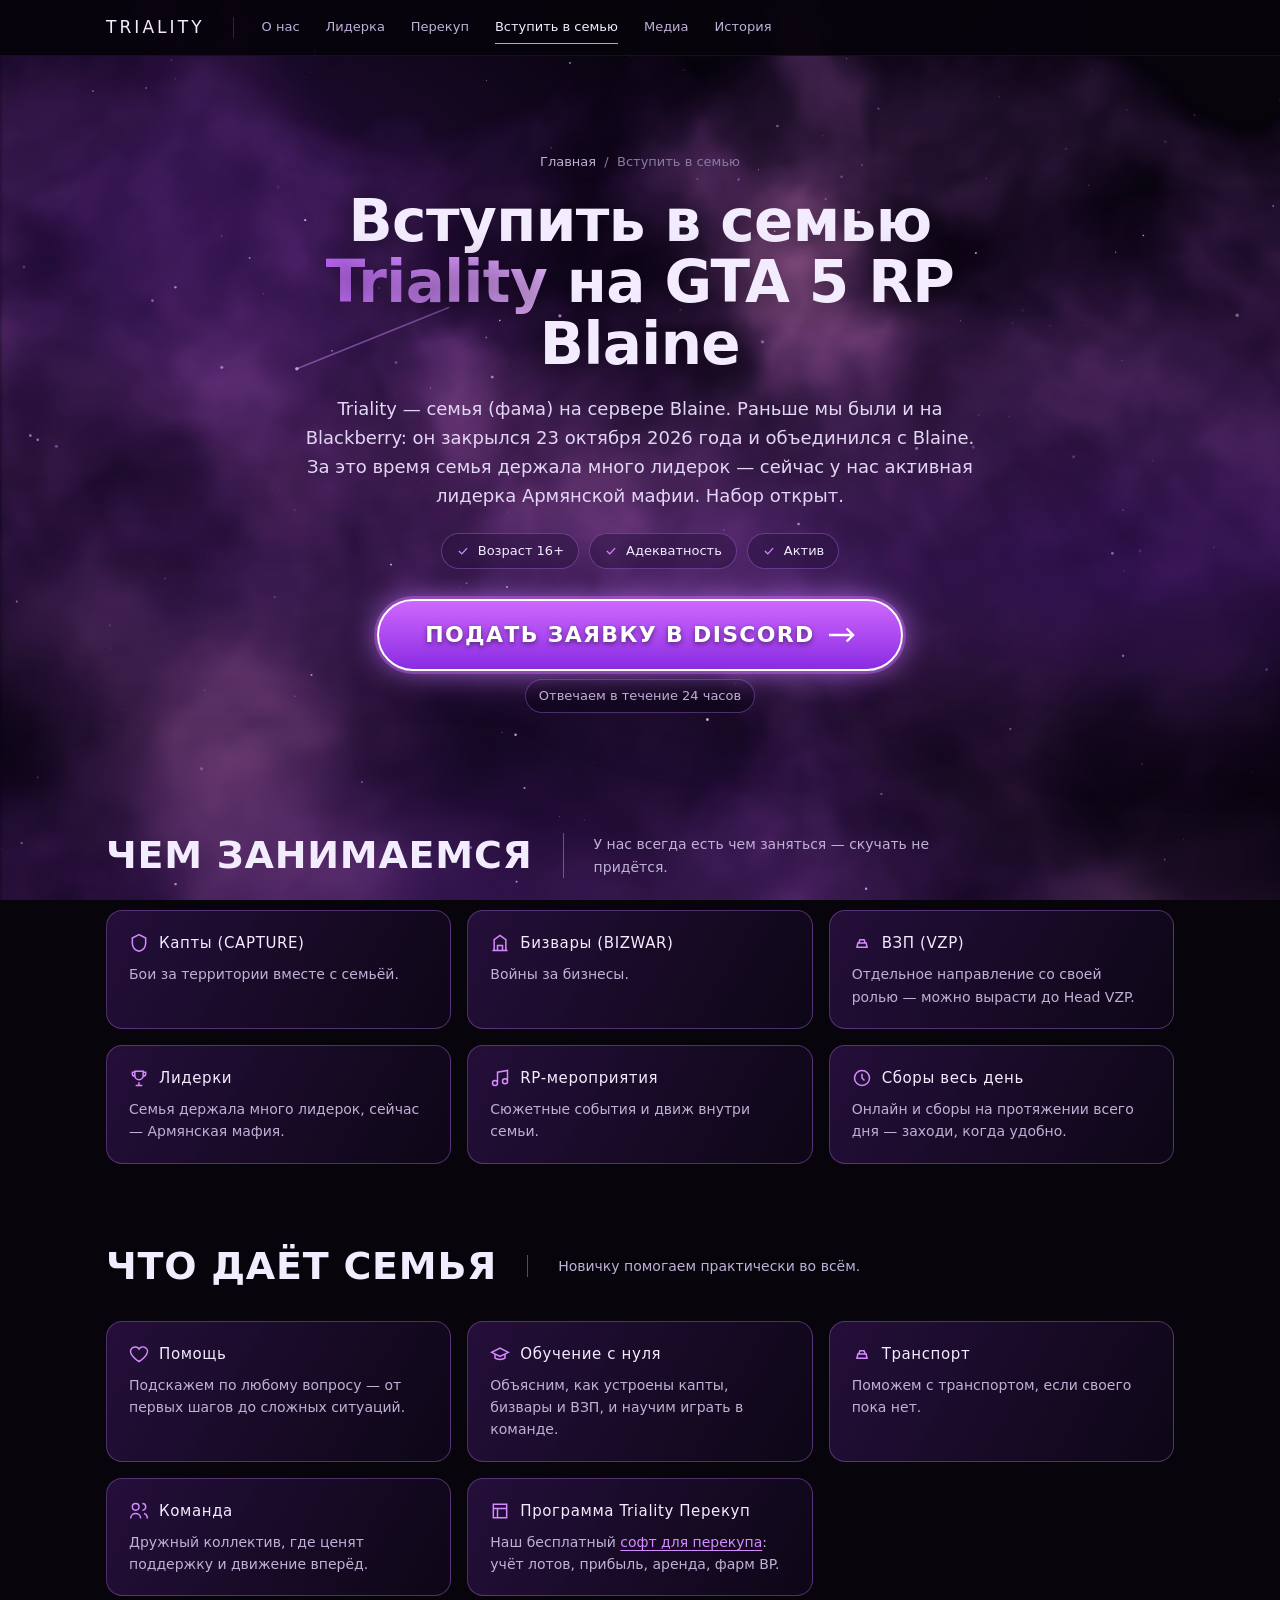
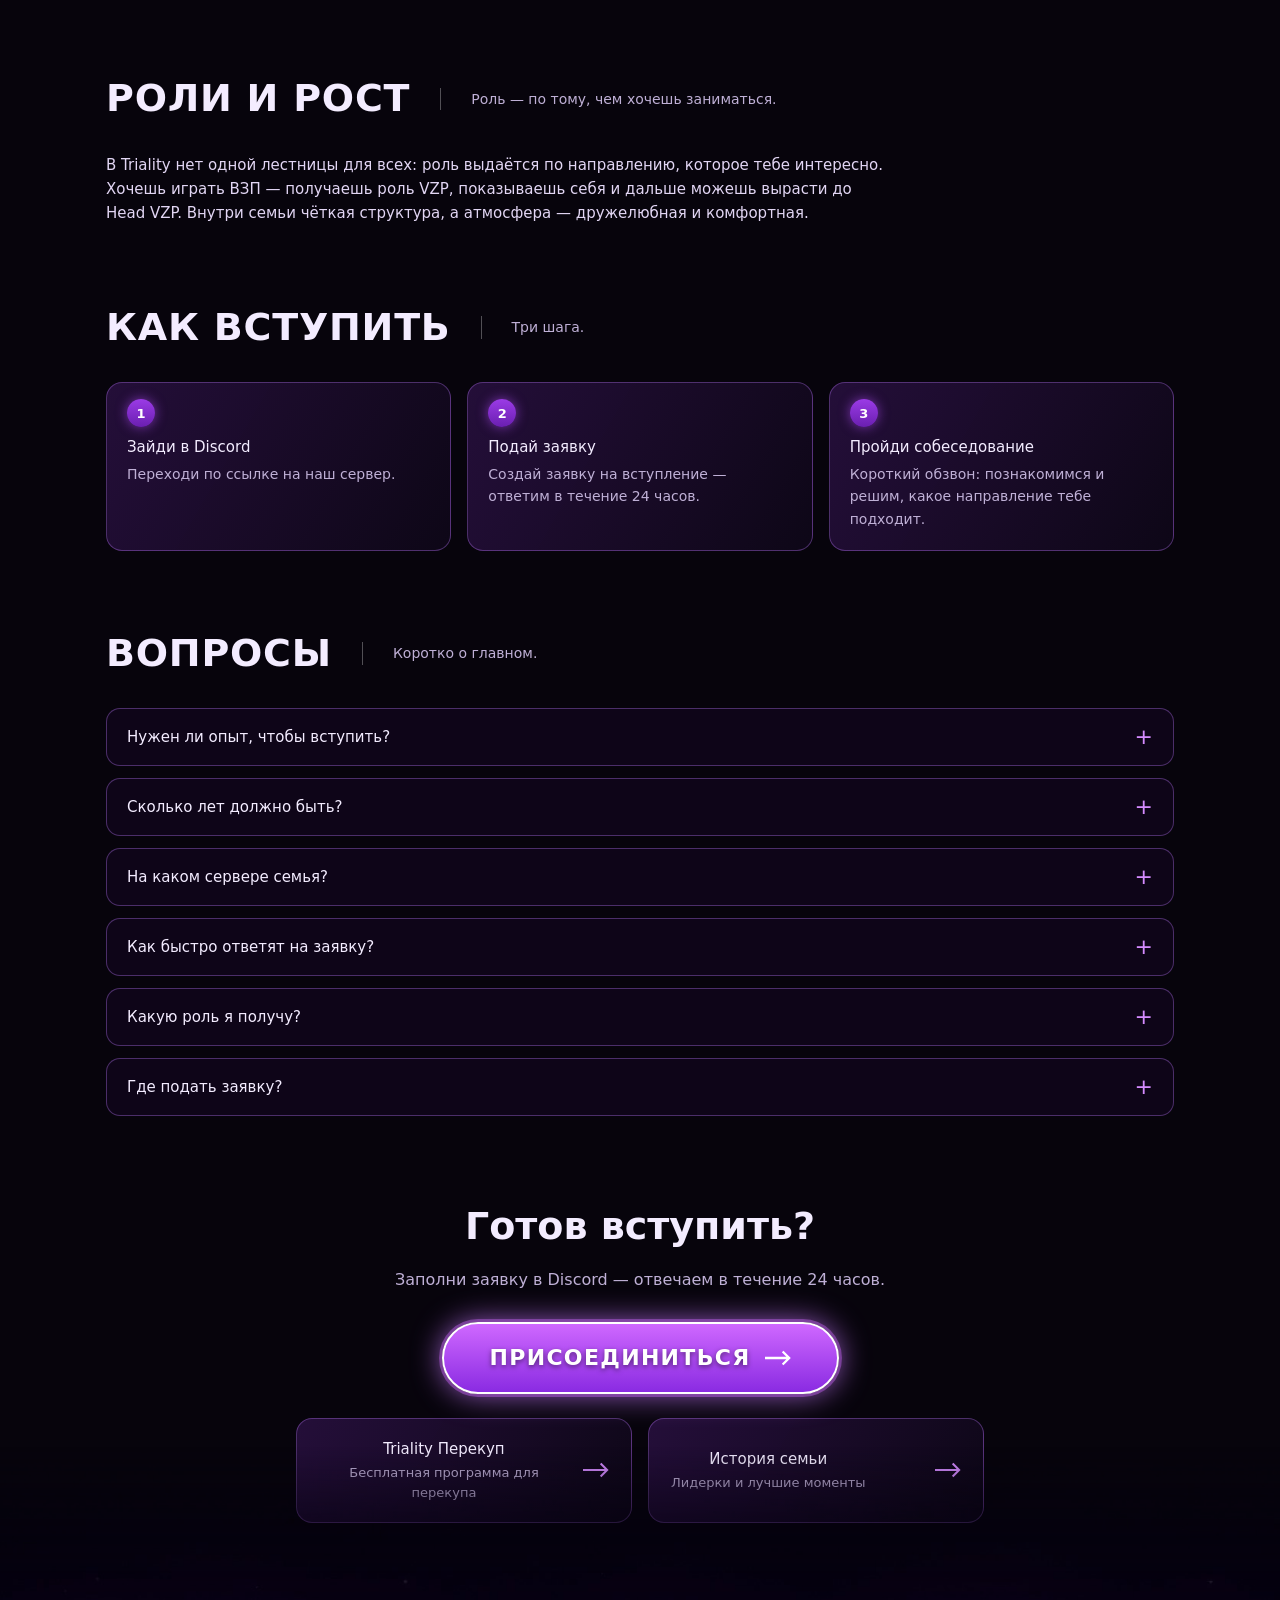
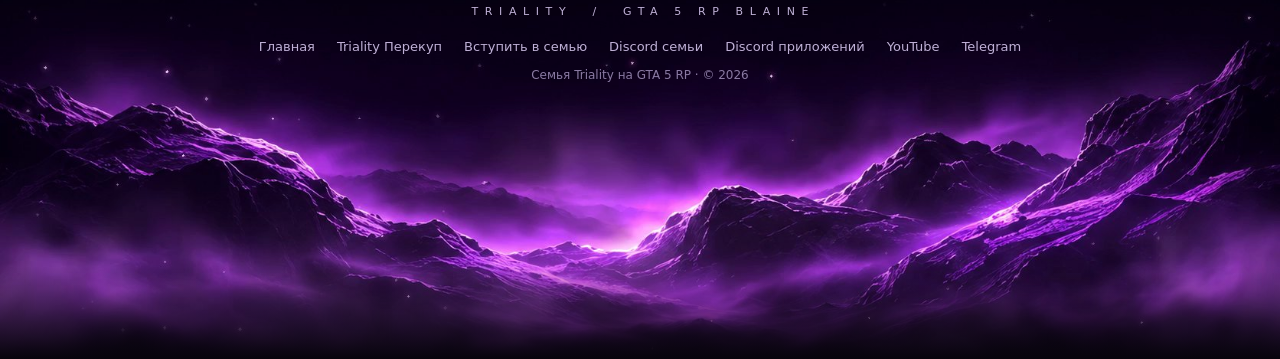
==== commit d036acc9: "Add files via upload" ====
--- a/join.html
+++ b/join.html
@@ -47,7 +47,6 @@
     <a class="logo" href="/" aria-label="TRIALITY, на главную">TRIALITY</a>
     <nav aria-label="Разделы"><a href="/#about">О нас</a><a href="/#leader">Лидерка</a><a href="/perekup">Перекуп</a><a href="/join" aria-current="page">Вступить в семью</a><a href="/#media">Медиа</a><a href="/#history">История</a></nav>
     <div class="btns">
-      <a class="pill solid" href="https://discord.gg/r8jFgSQWxs" target="_blank" rel="noopener noreferrer">Вступить</a>
       <button class="burger" id="burger" aria-label="Меню" aria-expanded="false" aria-controls="mnav"><svg viewBox="0 0 24 24"><path d="M3 7h18M3 12h18M3 17h18"/></svg></button>
     </div>
   </div>
--- a/pages.css
+++ b/pages.css
@@ -182,3 +182,20 @@
   .rv.pre{opacity:1;transform:none}
   html{scroll-behavior:auto}
 }
+
+/* ===== 3D-наклон карточек за курсором — как на главной (включает pages.js, только для мыши) ===== */
+.tilt{position:relative}
+html .tilt:not(.pre){transform:perspective(1100px) rotateX(var(--rx,0deg)) rotateY(var(--ry,0deg)) translateY(var(--lift,0px));
+  transition:transform .6s var(--ease),box-shadow .5s,border-color .35s,opacity .9s var(--ease)}
+.tilt:hover{--lift:-6px}
+html .tilt.tilting:not(.pre){transition:transform .12s linear,box-shadow .5s,border-color .35s,opacity .9s var(--ease)}
+.tilt-layer{translate:calc(var(--mx,0) * var(--d,0) * 1px) calc(var(--my,0) * var(--d,0) * 1px);transition:transform .9s var(--ease),translate .6s var(--ease)}
+.tilting .tilt-layer{transition:transform .9s var(--ease),translate .12s linear}
+.tilt-glare{position:absolute;inset:0;z-index:30;border-radius:inherit;pointer-events:none;opacity:0;transition:opacity .4s;
+  background:radial-gradient(520px circle at var(--gx,50%) var(--gy,50%),rgba(225,170,255,.16),transparent 45%)}
+.tilt:hover .tilt-glare{opacity:1}
+/* скриншот чуть увеличивается, чтобы при сдвиге не было пустых краёв */
+.shot img{transition:transform .9s var(--ease),translate .6s var(--ease)}
+.shot.tilt:hover img{transform:scale(1.06)}
+.shot a{overflow:hidden}
+
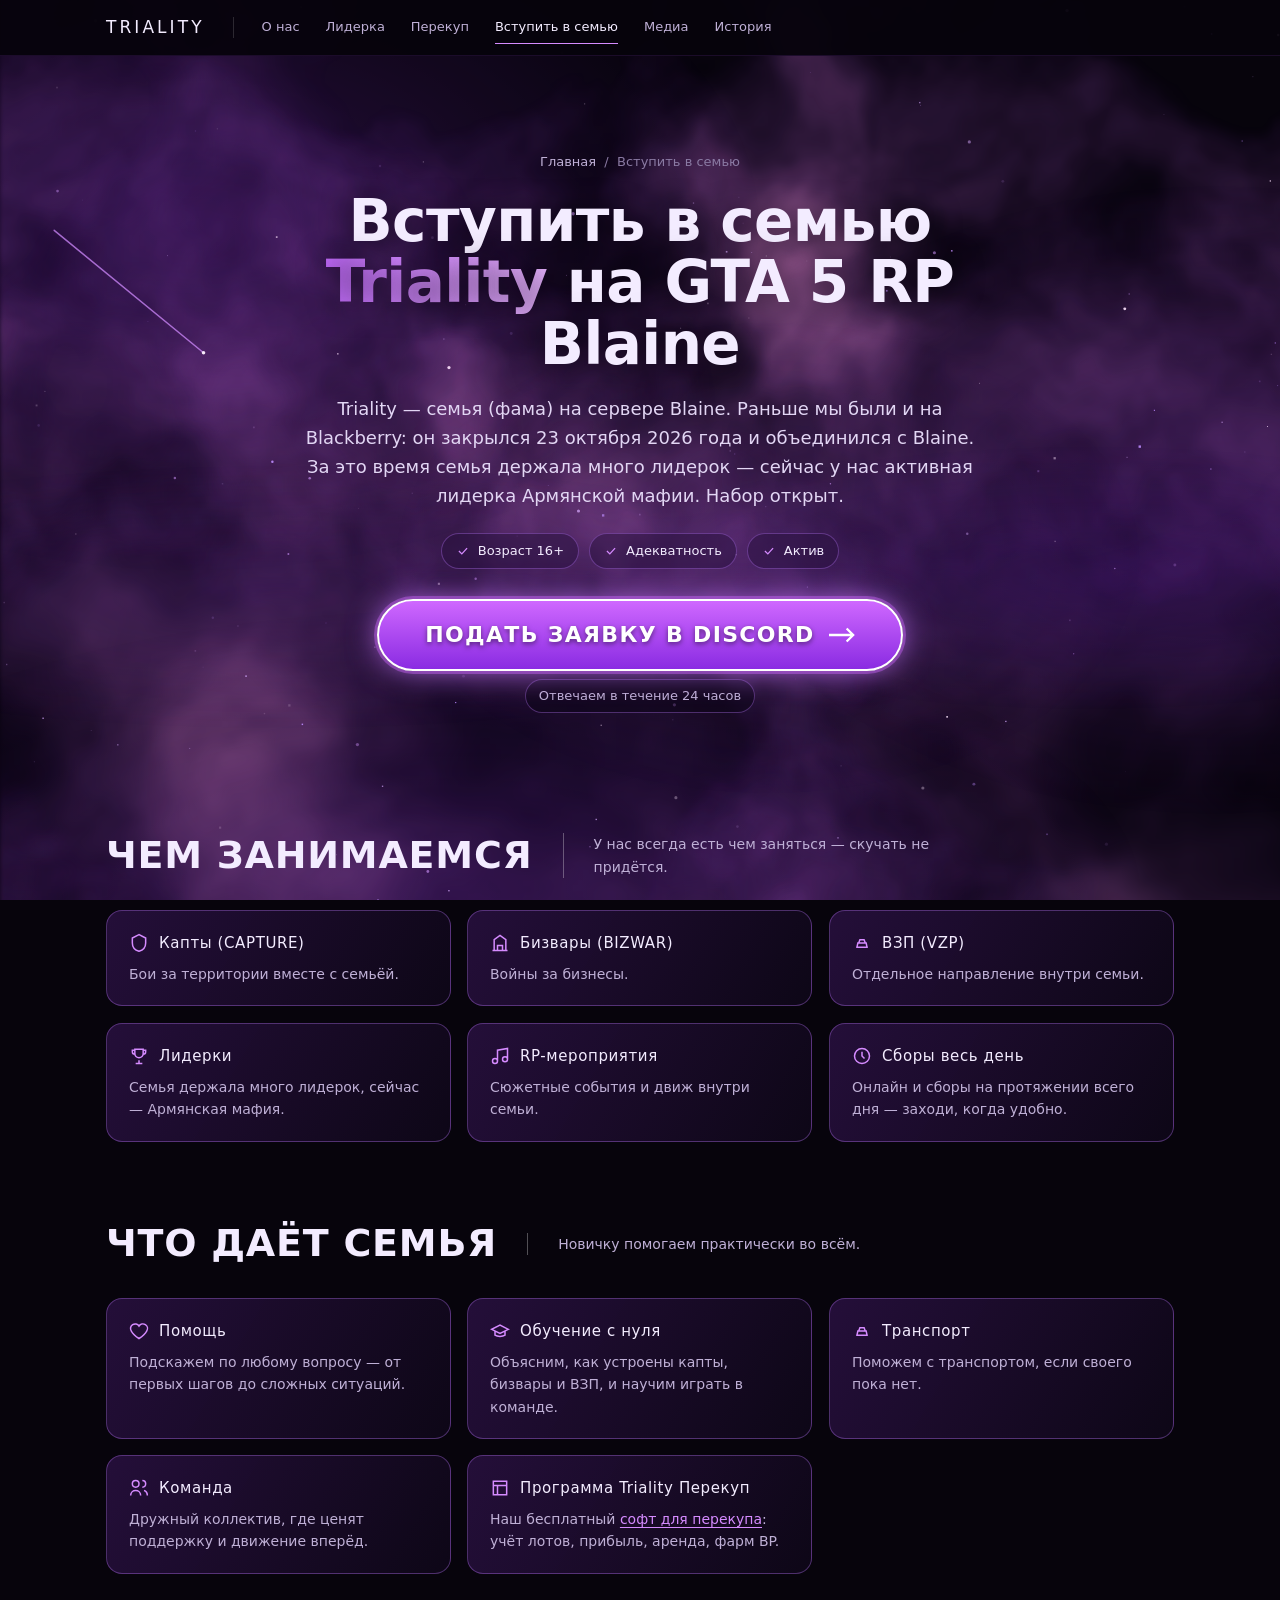
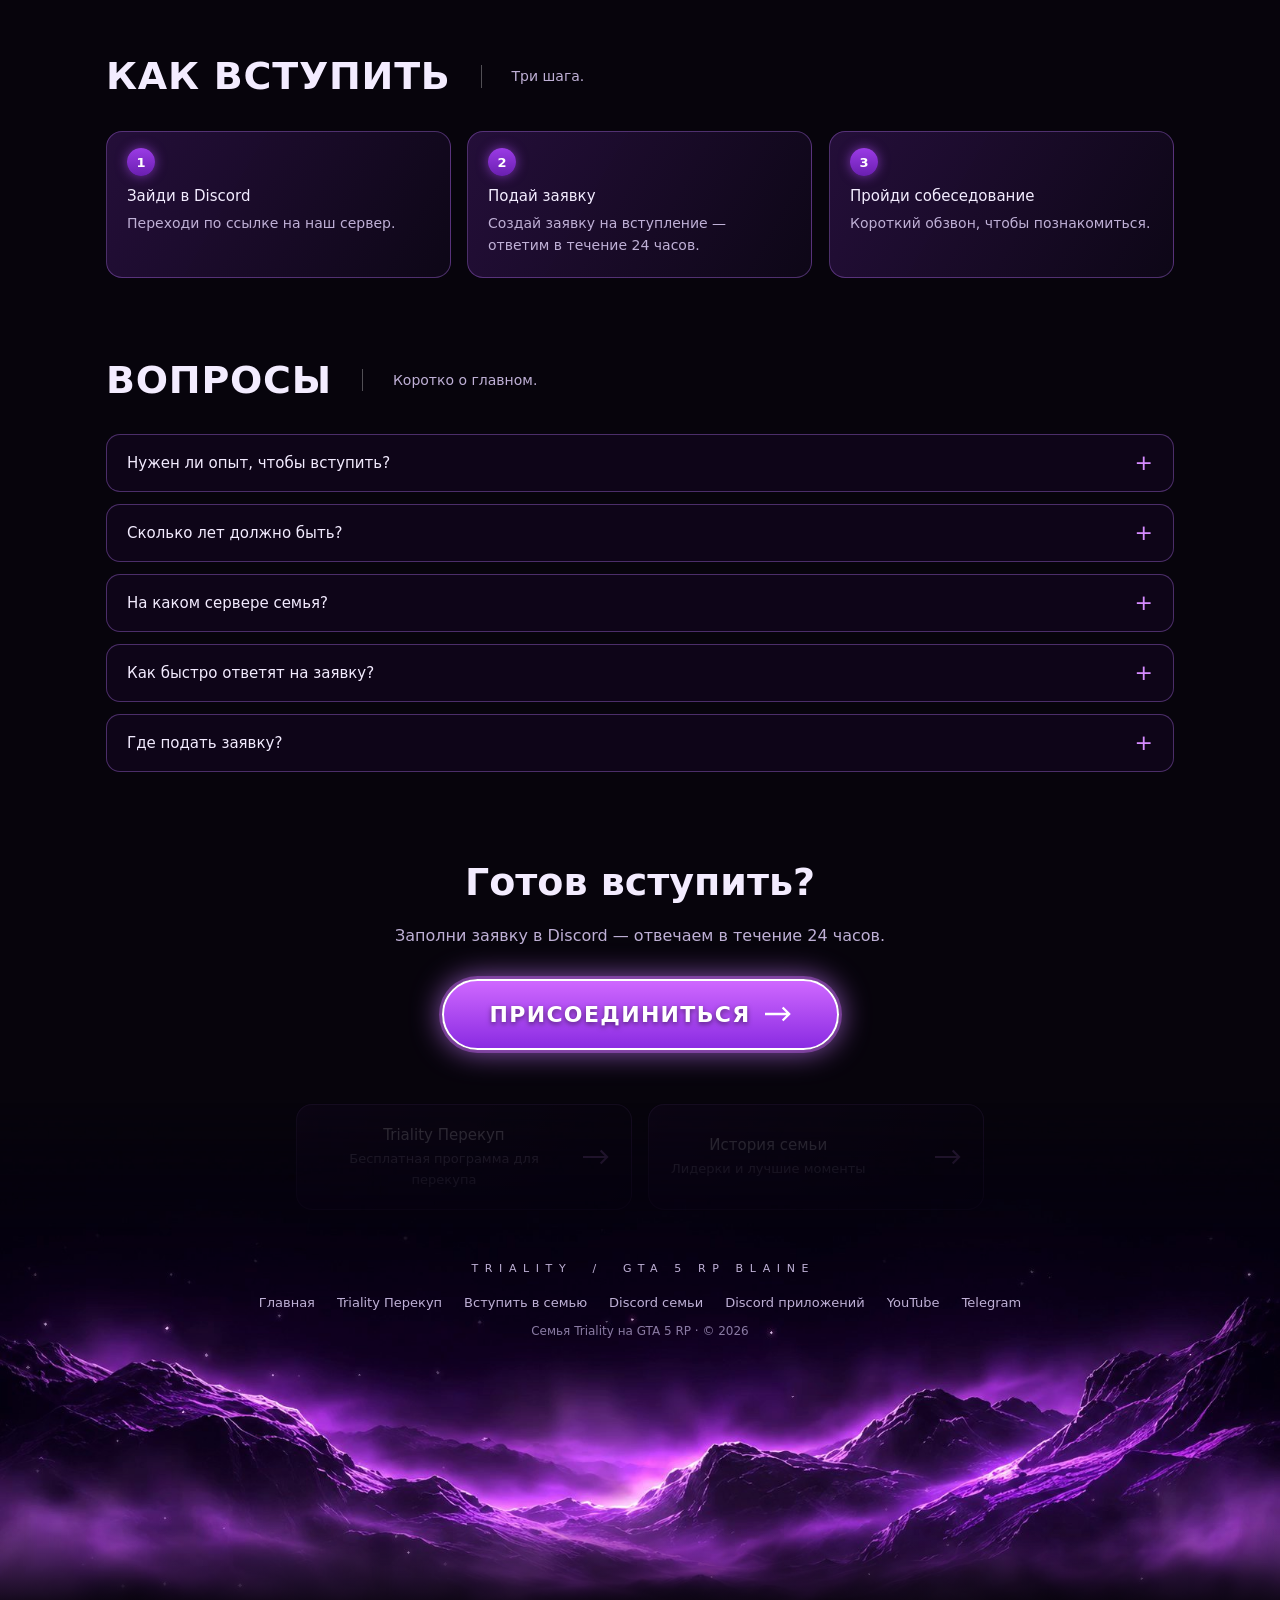
==== commit b4dcf530: "Add files via upload" ====
--- a/join.html
+++ b/join.html
@@ -31,7 +31,7 @@
 <meta name="twitter:image" content="https://trialityfamq.com/og-image.jpg">
 <!-- Данные для Google и Яндекса (это не скрипт, браузер его не выполняет) -->
 <script type="application/ld+json">
-{"@context": "https://schema.org", "@graph": [{"@type": "FAQPage", "mainEntity": [{"@type": "Question", "name": "Нужен ли опыт, чтобы вступить?", "acceptedAnswer": {"@type": "Answer", "text": "Нет. Новичков учим с нуля — главное адекватность и желание быть в активе."}}, {"@type": "Question", "name": "Сколько лет должно быть?", "acceptedAnswer": {"@type": "Answer", "text": "Возраст — от 16 лет."}}, {"@type": "Question", "name": "На каком сервере семья?", "acceptedAnswer": {"@type": "Answer", "text": "На сервере Blaine (GTA 5 RP). Раньше семья была и на Blackberry — он закрылся 23 октября 2026 года и объединился с Blaine."}}, {"@type": "Question", "name": "Как быстро ответят на заявку?", "acceptedAnswer": {"@type": "Answer", "text": "Отвечаем в течение 24 часов."}}, {"@type": "Question", "name": "Какую роль я получу?", "acceptedAnswer": {"@type": "Answer", "text": "Зависит от того, чем хочешь заниматься. Например, если хочешь играть ВЗП — получишь роль VZP, а дальше можно вырасти до Head VZP."}}, {"@type": "Question", "name": "Где подать заявку?", "acceptedAnswer": {"@type": "Answer", "text": "В нашем Discord: создай заявку, дальше — собеседование (обзвон)."}}]}, {"@type": "BreadcrumbList", "itemListElement": [{"@type": "ListItem", "position": 1, "name": "Главная", "item": "https://trialityfamq.com/"}, {"@type": "ListItem", "position": 2, "name": "Вступить в семью", "item": "https://trialityfamq.com/join"}]}]}
+{"@context": "https://schema.org", "@graph": [{"@type": "FAQPage", "mainEntity": [{"@type": "Question", "name": "Нужен ли опыт, чтобы вступить?", "acceptedAnswer": {"@type": "Answer", "text": "Нет. Новичков учим с нуля — главное адекватность и желание быть в активе."}}, {"@type": "Question", "name": "Сколько лет должно быть?", "acceptedAnswer": {"@type": "Answer", "text": "Возраст — от 16 лет."}}, {"@type": "Question", "name": "На каком сервере семья?", "acceptedAnswer": {"@type": "Answer", "text": "На сервере Blaine (GTA 5 RP). Раньше семья была и на Blackberry — он закрылся 23 октября 2026 года и объединился с Blaine."}}, {"@type": "Question", "name": "Как быстро ответят на заявку?", "acceptedAnswer": {"@type": "Answer", "text": "Отвечаем в течение 24 часов."}}, {"@type": "Question", "name": "Где подать заявку?", "acceptedAnswer": {"@type": "Answer", "text": "В нашем Discord: создай заявку, дальше — собеседование (обзвон)."}}]}, {"@type": "BreadcrumbList", "itemListElement": [{"@type": "ListItem", "position": 1, "name": "Главная", "item": "https://trialityfamq.com/"}, {"@type": "ListItem", "position": 2, "name": "Вступить в семью", "item": "https://trialityfamq.com/join"}]}]}
 </script>
 <link rel="preconnect" href="https://fonts.googleapis.com">
 <link rel="stylesheet" href="https://fonts.googleapis.com/css2?family=Michroma&family=Montserrat:ital,wght@0,500;1,800&family=Unbounded:wght@300;400;500;700;800&family=Manrope:wght@400;500;600;700&display=swap">
@@ -65,7 +65,7 @@
   <section class="wrap" id="activity">
     <div class="shead rv"><h2>ЧЕМ ЗАНИМАЕМСЯ</h2><p>У нас всегда есть чем заняться — скучать не придётся.</p></div>
     <div class="grid">
-      <article class="card rv"><h3><svg viewBox="0 0 24 24" aria-hidden="true"><path d="M12 2 4 6v6c0 5 3.4 8.7 8 10 4.6-1.3 8-5 8-10V6z"/></svg>Капты (CAPTURE)</h3><p>Бои за территории вместе с семьёй.</p></article><article class="card rv"><h3><svg viewBox="0 0 24 24" aria-hidden="true"><path d="M3 21h18M5 21V8l7-5 7 5v13M9 21v-6h6v6"/></svg>Бизвары (BIZWAR)</h3><p>Войны за бизнесы.</p></article><article class="card rv"><h3><svg viewBox="0 0 24 24" aria-hidden="true"><path d="M5 17h14M6 17l1-5h10l1 5M8 12l1.5-4h5L16 12"/></svg>ВЗП (VZP)</h3><p>Отдельное направление со своей ролью — можно вырасти до Head VZP.</p></article><article class="card rv"><h3><svg viewBox="0 0 24 24" aria-hidden="true"><path d="M8 21h8M12 17v4M7 4h10v5a5 5 0 0 1-10 0zM17 5h3v2a3 3 0 0 1-3 3M7 5H4v2a3 3 0 0 0 3 3"/></svg>Лидерки</h3><p>Семья держала много лидерок, сейчас — Армянская мафия.</p></article><article class="card rv"><h3><svg viewBox="0 0 24 24" aria-hidden="true"><path d="M9 18V5l12-2v13M9 18a3 3 0 1 1-6 0 3 3 0 0 1 6 0zM21 16a3 3 0 1 1-6 0 3 3 0 0 1 6 0z"/></svg>RP-мероприятия</h3><p>Сюжетные события и движ внутри семьи.</p></article><article class="card rv"><h3><svg viewBox="0 0 24 24" aria-hidden="true"><path d="M12 7v5l3 3M21 12a9 9 0 1 1-18 0 9 9 0 0 1 18 0"/></svg>Сборы весь день</h3><p>Онлайн и сборы на протяжении всего дня — заходи, когда удобно.</p></article>
+      <article class="card rv"><h3><svg viewBox="0 0 24 24" aria-hidden="true"><path d="M12 2 4 6v6c0 5 3.4 8.7 8 10 4.6-1.3 8-5 8-10V6z"/></svg>Капты (CAPTURE)</h3><p>Бои за территории вместе с семьёй.</p></article><article class="card rv"><h3><svg viewBox="0 0 24 24" aria-hidden="true"><path d="M3 21h18M5 21V8l7-5 7 5v13M9 21v-6h6v6"/></svg>Бизвары (BIZWAR)</h3><p>Войны за бизнесы.</p></article><article class="card rv"><h3><svg viewBox="0 0 24 24" aria-hidden="true"><path d="M5 17h14M6 17l1-5h10l1 5M8 12l1.5-4h5L16 12"/></svg>ВЗП (VZP)</h3><p>Отдельное направление внутри семьи.</p></article><article class="card rv"><h3><svg viewBox="0 0 24 24" aria-hidden="true"><path d="M8 21h8M12 17v4M7 4h10v5a5 5 0 0 1-10 0zM17 5h3v2a3 3 0 0 1-3 3M7 5H4v2a3 3 0 0 0 3 3"/></svg>Лидерки</h3><p>Семья держала много лидерок, сейчас — Армянская мафия.</p></article><article class="card rv"><h3><svg viewBox="0 0 24 24" aria-hidden="true"><path d="M9 18V5l12-2v13M9 18a3 3 0 1 1-6 0 3 3 0 0 1 6 0zM21 16a3 3 0 1 1-6 0 3 3 0 0 1 6 0z"/></svg>RP-мероприятия</h3><p>Сюжетные события и движ внутри семьи.</p></article><article class="card rv"><h3><svg viewBox="0 0 24 24" aria-hidden="true"><path d="M12 7v5l3 3M21 12a9 9 0 1 1-18 0 9 9 0 0 1 18 0"/></svg>Сборы весь день</h3><p>Онлайн и сборы на протяжении всего дня — заходи, когда удобно.</p></article>
     </div>
   </section>
 
@@ -76,25 +76,18 @@
     </div>
   </section>
 
-  <section class="wrap" id="roles">
-    <div class="shead rv"><h2>РОЛИ И РОСТ</h2><p>Роль — по тому, чем хочешь заниматься.</p></div>
-    <div class="prose rv">
-      <p>В Triality нет одной лестницы для всех: роль выдаётся по направлению, которое тебе интересно. Хочешь играть ВЗП — получаешь роль VZP, показываешь себя и дальше можешь вырасти до Head VZP. Внутри семьи чёткая структура, а атмосфера — дружелюбная и комфортная.</p>
-    </div>
-  </section>
-
   <section class="wrap" id="how">
     <div class="shead rv"><h2>КАК ВСТУПИТЬ</h2><p>Три шага.</p></div>
     <ol class="steps">
       <li class="rv"><b>Зайди в Discord</b>Переходи по <a class="lnk" href="https://discord.gg/r8jFgSQWxs" target="_blank" rel="noopener noreferrer">ссылке на наш сервер</a>.</li>
       <li class="rv"><b>Подай заявку</b>Создай заявку на вступление — ответим в течение 24 часов.</li>
-      <li class="rv"><b>Пройди собеседование</b>Короткий обзвон: познакомимся и решим, какое направление тебе подходит.</li>
+      <li class="rv"><b>Пройди собеседование</b>Короткий обзвон, чтобы познакомиться.</li>
     </ol>
   </section>
 
   <section class="wrap" id="faq">
     <div class="shead rv"><h2>ВОПРОСЫ</h2><p>Коротко о главном.</p></div>
-    <div class="faq"><details class="rv"><summary>Нужен ли опыт, чтобы вступить?</summary><p>Нет. Новичков учим с нуля — главное адекватность и желание быть в активе.</p></details><details class="rv"><summary>Сколько лет должно быть?</summary><p>Возраст — от 16 лет.</p></details><details class="rv"><summary>На каком сервере семья?</summary><p>На сервере Blaine (GTA 5 RP). Раньше семья была и на Blackberry — он закрылся 23 октября 2026 года и объединился с Blaine.</p></details><details class="rv"><summary>Как быстро ответят на заявку?</summary><p>Отвечаем в течение 24 часов.</p></details><details class="rv"><summary>Какую роль я получу?</summary><p>Зависит от того, чем хочешь заниматься. Например, если хочешь играть ВЗП — получишь роль VZP, а дальше можно вырасти до Head VZP.</p></details><details class="rv"><summary>Где подать заявку?</summary><p>В нашем <a href="https://discord.gg/r8jFgSQWxs" target="_blank" rel="noopener noreferrer">Discord</a>: создай заявку, дальше — собеседование (обзвон).</p></details></div>
+    <div class="faq"><details class="rv"><summary>Нужен ли опыт, чтобы вступить?</summary><p>Нет. Новичков учим с нуля — главное адекватность и желание быть в активе.</p></details><details class="rv"><summary>Сколько лет должно быть?</summary><p>Возраст — от 16 лет.</p></details><details class="rv"><summary>На каком сервере семья?</summary><p>На сервере Blaine (GTA 5 RP). Раньше семья была и на Blackberry — он закрылся 23 октября 2026 года и объединился с Blaine.</p></details><details class="rv"><summary>Как быстро ответят на заявку?</summary><p>Отвечаем в течение 24 часов.</p></details><details class="rv"><summary>Где подать заявку?</summary><p>В нашем <a href="https://discord.gg/r8jFgSQWxs" target="_blank" rel="noopener noreferrer">Discord</a>: создай заявку, дальше — собеседование (обзвон).</p></details></div>
   </section>
 
   <section class="wrap final">
--- a/pages.css
+++ b/pages.css
@@ -11,7 +11,7 @@
 }
 *{box-sizing:border-box}
 html{scroll-behavior:smooth;overflow-x:hidden;overflow-x:clip}
-body{margin:0;background:var(--bg);color:var(--ink);font-family:var(--f-body);font-size:16px;line-height:1.6;overflow-x:hidden;overflow-x:clip}
+body{margin:0;-webkit-user-select:none;-moz-user-select:none;-ms-user-select:none;user-select:none;background:var(--bg);color:var(--ink);font-family:var(--f-body);font-size:16px;line-height:1.6;overflow-x:hidden;overflow-x:clip}
 img{max-width:100%;display:block}[hidden]{display:none!important}
 a{color:inherit;text-decoration:none}
 button{font:inherit;color:inherit;cursor:pointer;background:none;border:0}
